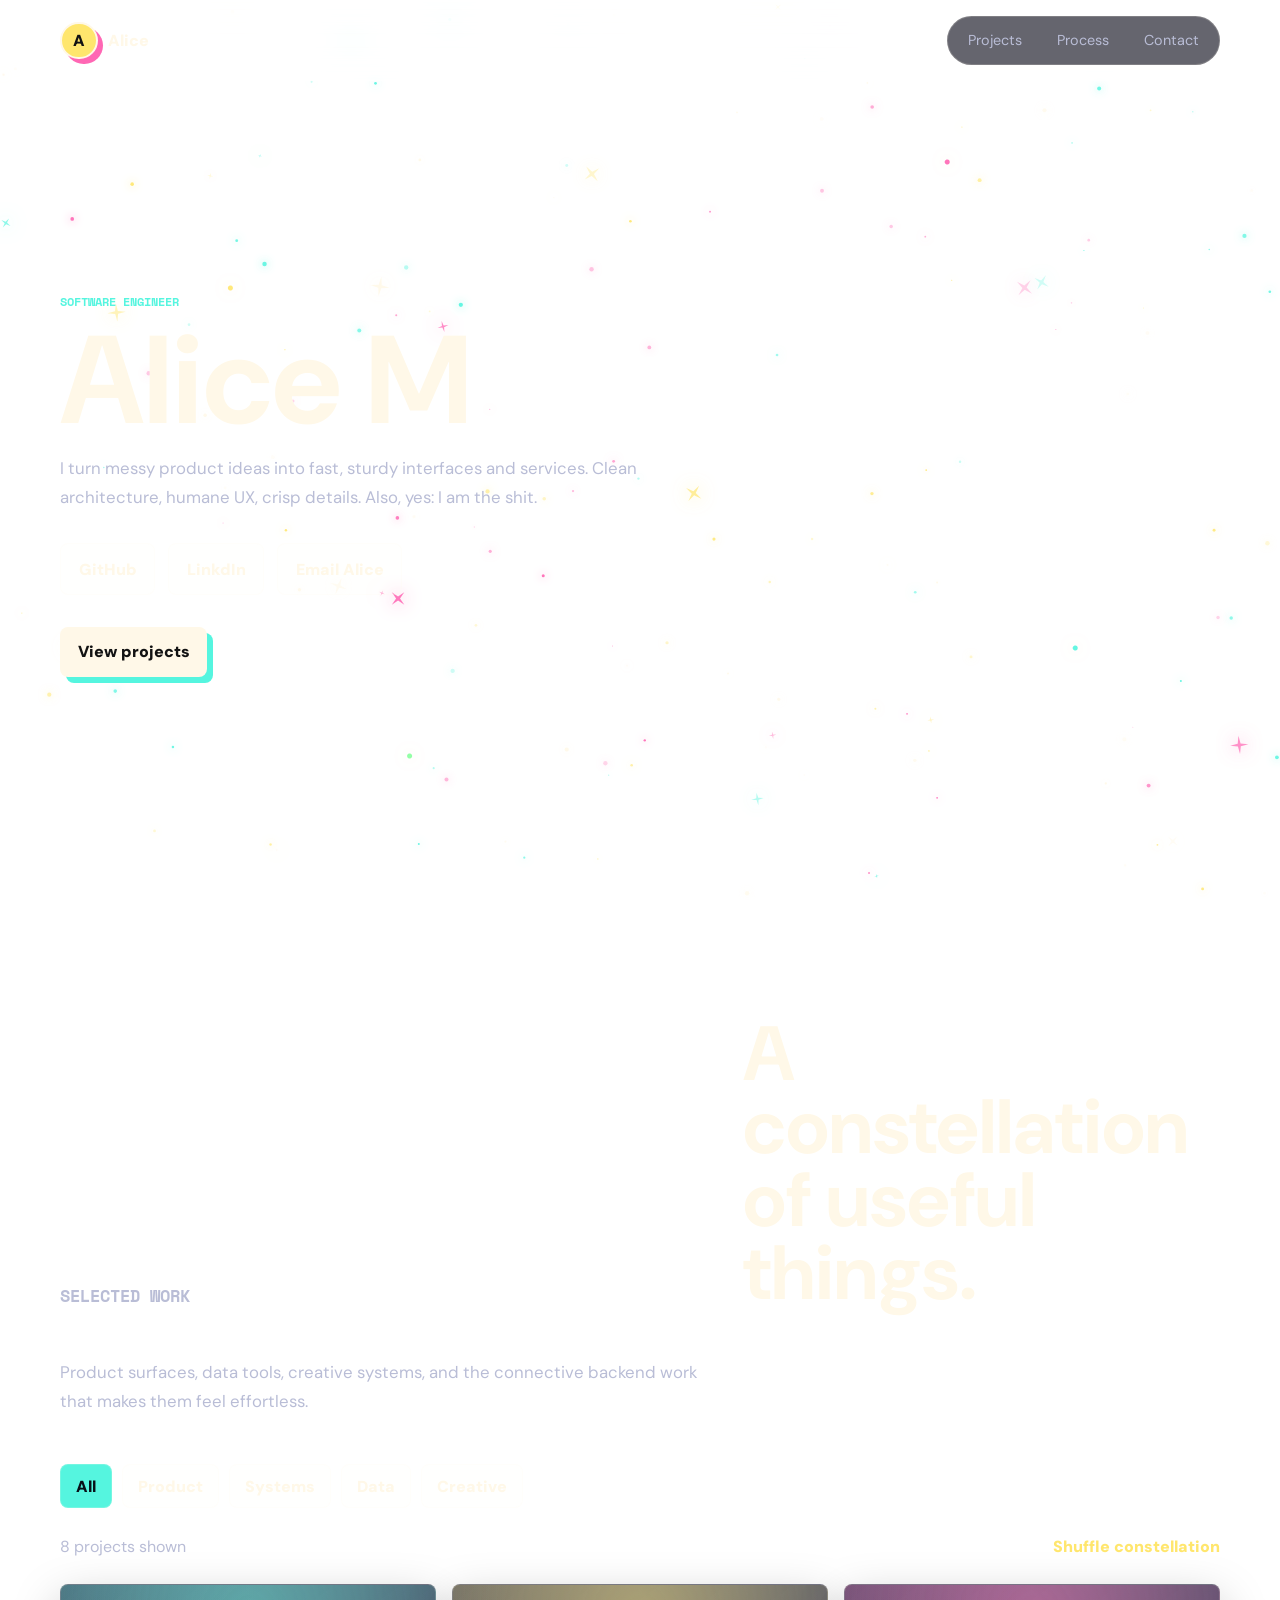
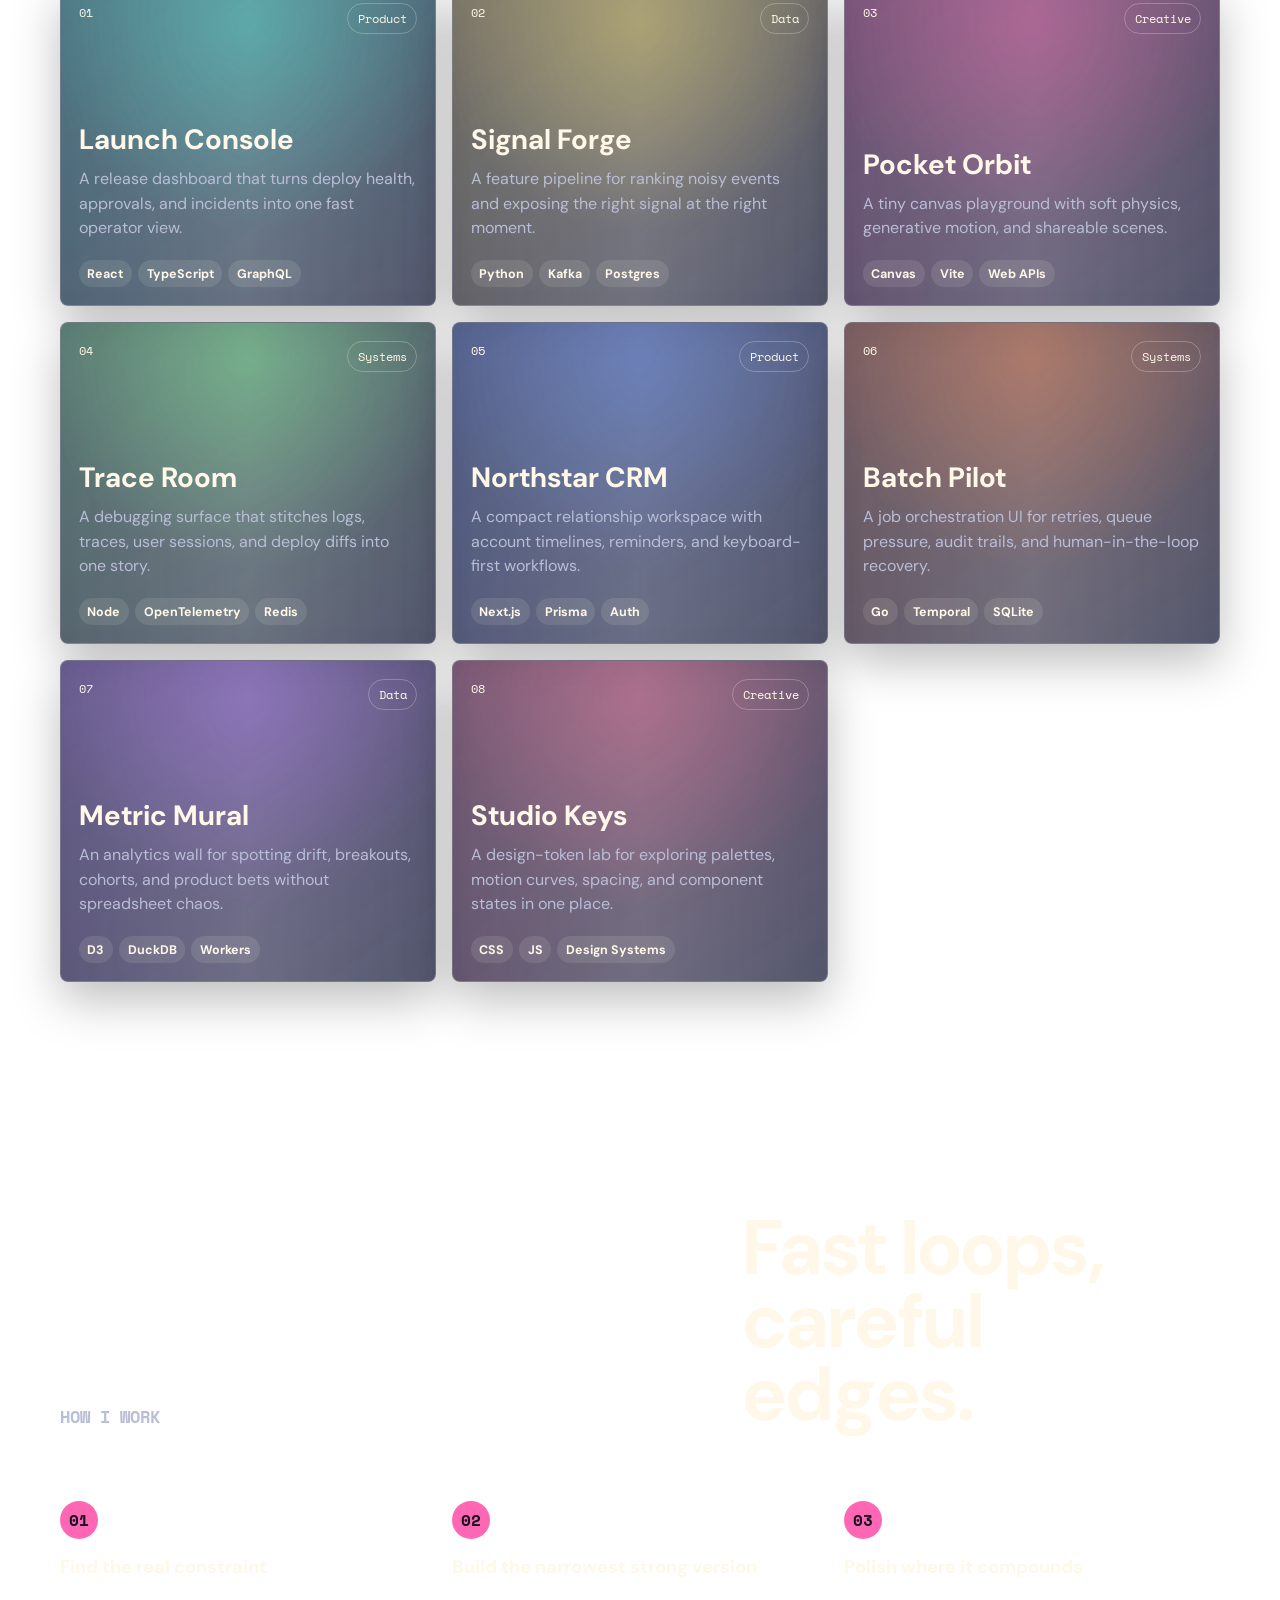
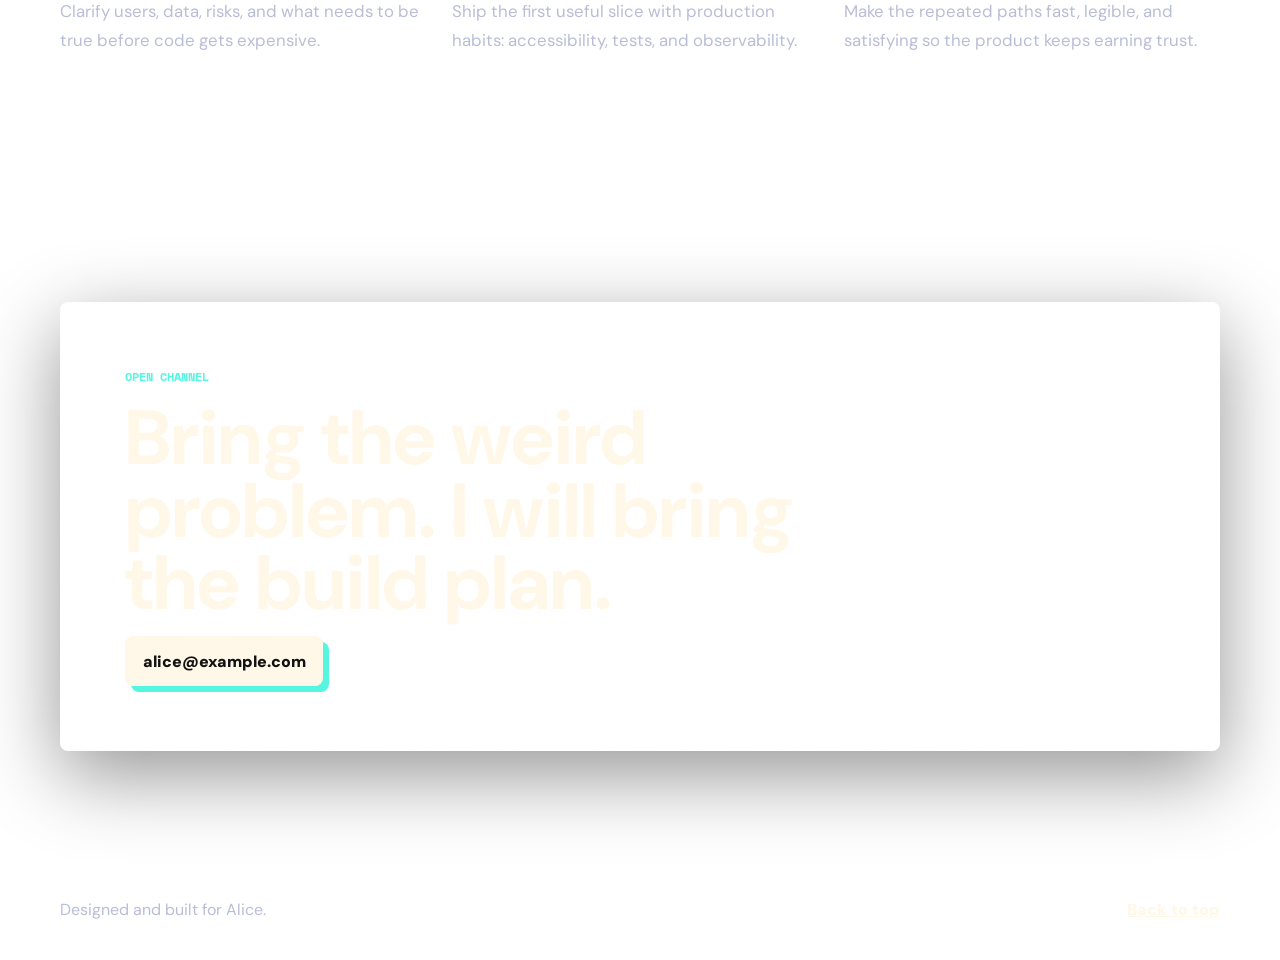
==== index.html @ 599567af "im gay" ====
<!doctype html>
<html lang="en">
  <head>
    <meta charset="utf-8" />
    <meta name="viewport" content="width=device-width, initial-scale=1" />
    <meta
      name="description"
      content="Alice, software engineer portfolio with selected projects and interactive starfield."
    />
    <title>Alice | Software Engineer</title>
    <link rel="preconnect" href="https://fonts.googleapis.com" />
    <link rel="preconnect" href="https://fonts.gstatic.com" crossorigin />
    <link
      href="https://fonts.googleapis.com/css2?family=DM+Sans:wght@500;700;900&family=Space+Mono:wght@400;700&display=swap"
      rel="stylesheet"
    />
    <link rel="stylesheet" href="styles.css" />
  </head>
  <body>
    <a class="skip-link" href="#main">Skip to content</a>
    <canvas class="sky" id="sky" aria-hidden="true"></canvas>
    <div class="star-bursts" aria-hidden="true"></div>

    <header class="site-header">
      <a class="brand" href="#top" aria-label="Alice home">
        <span class="brand-mark">A</span>
        <span>Alice</span>
      </a>
      <nav class="nav" aria-label="Primary navigation">
        <a href="#projects">Projects</a>
        <a href="#process">Process</a>
        <a href="#contact">Contact</a>
      </nav>
    </header>

    <main id="main">
      <section class="hero section-shell" id="top" aria-labelledby="hero-title">
        <div class="hero-copy reveal">
          <p class="eyebrow">Software engineer</p>
          <h1 id="hero-title">Alice M</h1>
          <p class="hero-text">
            I turn messy product ideas into fast, sturdy interfaces and
            services. Clean architecture, humane UX, crisp details. Also, yes: I
            am the shit.
          </p>
          <div class="hero-actions" aria-label="Portfolio actions">
            <a class="button ghost" href="https://github.com/alicmc">GitHub</a>
            <a
              class="button ghost"
              href="https://www.linkedin.com/in/alice-mileac/"
              >LinkdIn</a
            >
            <a class="button ghost" href="mailto:alicemilea04@gmail.com"
              >Email Alice</a
            >
          </div>
          <div class="hero-actions" aria-label="Portfolio actions">
            <a class="button primary" href="#projects">View projects</a>
          </div>
        </div>

        <!-- <aside class="orbit-panel reveal" aria-label="Portfolio highlights">
          <div class="orbit-ring">
            <span class="planet core"></span>
            <span class="planet p1"></span>
            <span class="planet p2"></span>
            <span class="planet p3"></span>
          </div>
          <dl class="stats-grid">
            <div>
              <dt>Focus</dt>
              <dd>Full-stack product engineering</dd>
            </div>
            <div>
              <dt>Mode</dt>
              <dd>Prototype to production</dd>
            </div>
            <div>
              <dt>Stack</dt>
              <dd>TypeScript, React, APIs, data</dd>
            </div>
          </dl>
        </aside> -->
      </section>

      <!-- <section class="marquee" aria-label="Core strengths">
        <div class="marquee-track">
          <span>frontend systems</span>
          <span>backend APIs</span>
          <span>design detail</span>
          <span>automation</span>
          <span>performance</span>
          <span>product thinking</span>
          <span>frontend systems</span>
          <span>backend APIs</span>
          <span>design detail</span>
          <span>automation</span>
        </div>
      </section> -->

      <section
        class="projects section-shell"
        id="projects"
        aria-labelledby="projects-title"
      >
        <div class="section-heading reveal">
          <p class="eyebrow">Selected work</p>
          <h2 id="projects-title">A constellation of useful things.</h2>
          <p>
            Product surfaces, data tools, creative systems, and the connective
            backend work that makes them feel effortless.
          </p>
        </div>

        <div class="project-toolbar reveal" aria-label="Project filters">
          <button
            class="filter active"
            type="button"
            data-filter="all"
            aria-pressed="true"
          >
            All
          </button>
          <button class="filter" type="button" data-filter="Product">
            Product
          </button>
          <button class="filter" type="button" data-filter="Systems">
            Systems
          </button>
          <button class="filter" type="button" data-filter="Data">Data</button>
          <button class="filter" type="button" data-filter="Creative">
            Creative
          </button>
        </div>

        <div class="project-meta reveal">
          <p><span id="project-count">0</span> projects shown</p>
          <button class="text-button" type="button" id="shuffle-projects">
            Shuffle constellation
          </button>
        </div>

        <div class="project-grid" id="project-grid" aria-live="polite"></div>
      </section>

      <section
        class="process section-shell"
        id="process"
        aria-labelledby="process-title"
      >
        <div class="section-heading reveal">
          <p class="eyebrow">How I work</p>
          <h2 id="process-title">Fast loops, careful edges.</h2>
        </div>
        <div class="process-rail">
          <article class="process-step reveal">
            <span>01</span>
            <h3>Find the real constraint</h3>
            <p>
              Clarify users, data, risks, and what needs to be true before code
              gets expensive.
            </p>
          </article>
          <article class="process-step reveal">
            <span>02</span>
            <h3>Build the narrowest strong version</h3>
            <p>
              Ship the first useful slice with production habits: accessibility,
              tests, and observability.
            </p>
          </article>
          <article class="process-step reveal">
            <span>03</span>
            <h3>Polish where it compounds</h3>
            <p>
              Make the repeated paths fast, legible, and satisfying so the
              product keeps earning trust.
            </p>
          </article>
        </div>
      </section>

      <section
        class="contact section-shell"
        id="contact"
        aria-labelledby="contact-title"
      >
        <div class="contact-card reveal">
          <p class="eyebrow">Open channel</p>
          <h2 id="contact-title">
            Bring the weird problem. I will bring the build plan.
          </h2>
          <a class="button primary" href="mailto:alice@example.com"
            >alice@example.com</a
          >
        </div>
      </section>
    </main>

    <footer class="site-footer">
      <p>Designed and built for Alice.</p>
      <a href="#top">Back to top</a>
    </footer>

    <script src="script.js"></script>
  </body>
</html>
---- styles.css ----
:root {
  --bg: #070816;
  --bg-2: #10143a;
  --fg: #fff8e8;
  --muted: #b9bdd6;
  --cyan: #55f5df;
  --pink: #ff67b4;
  --yellow: #ffe66d;
  --green: #89ff9d;
  --card: rgba(14, 18, 49, 0.74);
  --card-strong: rgba(255, 248, 232, 0.1);
  --line: rgba(255, 248, 232, 0.18);
  --shadow: 0 24px 80px rgba(0, 0, 0, 0.42);
  --radius: 8px;
  --ease: cubic-bezier(0.2, 0.8, 0.2, 1);
}

* {
  box-sizing: border-box;
}

html {
  scroll-behavior: smooth;
}

body {
  min-height: 100vh;
  margin: 0;
  color: var(--fg);
  /* background:
    radial-gradient(circle at 12% 16%, rgba(255, 103, 180, 0.2), transparent 28rem),
    radial-gradient(circle at 82% 4%, rgba(85, 245, 223, 0.18), transparent 24rem),
    linear-gradient(145deg, var(--bg), #0e1130 52%, #120c27); */
  background: url("https://images.unsplash.com/photo-1520034475321-cbe63696469a?fm=jpg&q=60&w=3000&auto=format&fit=crop&ixlib=rb-4.1.0&ixid=M3wxMjA3fDB8MHxzZWFyY2h8Mnx8c3RhciUyMGJhY2tncm91bmR8ZW58MHx8MHx8fDA%3D")
    center / cover fixed no-repeat;
  font-family: "DM Sans", system-ui, -apple-system, BlinkMacSystemFont, "Segoe UI", sans-serif;
  overflow-x: hidden;
}

body::before {
  position: fixed;
  inset: 0;
  z-index: -1;
  pointer-events: none;
  content: "";
  background:
    repeating-linear-gradient(90deg, rgba(255, 255, 255, 0.025) 0 1px, transparent 1px 80px),
    repeating-linear-gradient(0deg, rgba(255, 255, 255, 0.018) 0 1px, transparent 1px 80px);
  mask-image: radial-gradient(circle at center, black, transparent 78%);
}

a {
  color: inherit;
}

code {
  color: var(--yellow);
  font-family: "Space Mono", monospace;
  font-size: 0.92em;
}

.skip-link {
  position: fixed;
  left: 1rem;
  top: 1rem;
  z-index: 20;
  transform: translateY(-140%);
  border: 2px solid var(--fg);
  background: var(--bg);
  padding: 0.75rem 1rem;
  transition: transform 180ms var(--ease);
}

.skip-link:focus {
  transform: translateY(0);
}

.sky {
  position: fixed;
  inset: 0;
  z-index: -2;
  width: 100%;
  height: 100%;
}

.star-bursts {
  position: fixed;
  inset: 0;
  z-index: -1;
  pointer-events: none;
  background:
    radial-gradient(circle at 18% 32%, var(--yellow) 0 2px, transparent 3px),
    radial-gradient(circle at 74% 18%, var(--pink) 0 2px, transparent 3px),
    radial-gradient(circle at 84% 72%, var(--cyan) 0 2px, transparent 3px),
    radial-gradient(circle at 32% 84%, var(--green) 0 2px, transparent 3px);
  filter: drop-shadow(0 0 12px rgba(255, 230, 109, 0.5));
  opacity: 0.9;
  animation: twinkle 4s ease-in-out infinite alternate;
}

.site-header,
.section-shell,
.site-footer {
  width: min(1160px, calc(100% - 40px));
  margin-inline: auto;
}

.site-header {
  position: sticky;
  top: 0;
  z-index: 10;
  display: flex;
  align-items: center;
  justify-content: space-between;
  gap: 1rem;
  padding: 1rem 0;
  backdrop-filter: blur(14px);
}

.brand,
.nav,
.hero-actions,
.project-toolbar,
.project-meta,
.site-footer {
  display: flex;
  align-items: center;
}

.brand {
  gap: 0.65rem;
  text-decoration: none;
  font-weight: 900;
}

.brand-mark {
  display: grid;
  width: 2.35rem;
  height: 2.35rem;
  place-items: center;
  border: 2px solid var(--fg);
  border-radius: 50%;
  background: var(--yellow);
  color: #121212;
  box-shadow: 5px 5px 0 var(--pink);
}

.nav {
  gap: 0.4rem;
  border: 1px solid var(--line);
  border-radius: 999px;
  background: rgba(7, 8, 22, 0.62);
  padding: 0.35rem;
}

.nav a {
  min-height: 2.25rem;
  border-radius: 999px;
  padding: 0.55rem 0.9rem;
  color: var(--muted);
  font-size: 0.9rem;
  text-decoration: none;
  transition: color 180ms var(--ease), background 180ms var(--ease);
}

.nav a:hover,
.nav a:focus-visible {
  background: rgba(255, 248, 232, 0.1);
  color: var(--fg);
  outline: none;
}

.hero {
  display: grid;
  grid-template-columns: minmax(0, 1.1fr) minmax(300px, 0.7fr);
  gap: clamp(2rem, 5vw, 5rem);
  align-items: center;
  min-height: calc(100vh - 78px);
  padding: 4rem 0 5rem;
}

.eyebrow {
  margin: 0 0 1rem;
  color: var(--cyan);
  font-family: "Space Mono", monospace;
  font-size: 0.78rem;
  font-weight: 700;
  letter-spacing: 0;
  text-transform: uppercase;
}

h1,
h2,
h3,
p {
  margin-top: 0;
}

h1 {
  max-width: 11ch;
  margin-bottom: 1.25rem;
  font-size: 7.8rem;
  line-height: 0.86;
  letter-spacing: 0;
  text-wrap: balance;
}

h2 {
  max-width: 12ch;
  margin-bottom: 1rem;
  font-size: 4.8rem;
  line-height: 0.95;
  letter-spacing: 0;
  text-wrap: balance;
}

h3 {
  font-size: 1.15rem;
}

.hero-text,
.section-heading p,
.process-step p {
  max-width: 64ch;
  color: var(--muted);
  font-size: 1.05rem;
  line-height: 1.7;
}

.hero-actions {
  flex-wrap: wrap;
  gap: 0.8rem;
  margin-top: 2rem;
}

.button,
.filter,
.text-button {
  min-height: 44px;
  border: 0;
  border-radius: var(--radius);
  font: inherit;
  font-weight: 900;
  text-decoration: none;
  cursor: pointer;
}

.button {
  display: inline-flex;
  align-items: center;
  justify-content: center;
  padding: 0.9rem 1.1rem;
  transition: transform 220ms var(--ease), box-shadow 220ms var(--ease), background 220ms var(--ease);
}

.button:hover,
.project-card:hover {
  transform: translateY(-5px);
}

.button:focus-visible,
.filter:focus-visible,
.text-button:focus-visible,
.project-card:focus-within {
  outline: 3px solid var(--yellow);
  outline-offset: 4px;
}

.primary {
  background: var(--fg);
  color: #121212;
  box-shadow: 6px 6px 0 var(--cyan);
}

.ghost {
  border: 1px solid var(--line);
  background: rgba(255, 248, 232, 0.08);
  color: var(--fg);
}

.orbit-panel,
.contact-card {
  position: relative;
  overflow: hidden;
  border: 1px solid var(--line);
  border-radius: var(--radius);
  background: linear-gradient(150deg, rgba(255, 255, 255, 0.12), rgba(255, 255, 255, 0.04));
  box-shadow: var(--shadow);
}

.orbit-panel {
  min-height: 520px;
  padding: 1.3rem;
}

.orbit-ring {
  position: relative;
  display: grid;
  min-height: 320px;
  place-items: center;
  border: 1px dashed rgba(255, 248, 232, 0.24);
  border-radius: 50%;
  animation: drift 11s ease-in-out infinite;
}

.orbit-ring::before,
.orbit-ring::after {
  position: absolute;
  inset: 12%;
  border: 1px solid rgba(85, 245, 223, 0.35);
  border-radius: 42% 58% 48% 52%;
  content: "";
  animation: spin 16s linear infinite;
}

.orbit-ring::after {
  inset: 24%;
  border-color: rgba(255, 103, 180, 0.4);
  animation-duration: 11s;
  animation-direction: reverse;
}

.planet {
  position: absolute;
  display: block;
  border: 2px solid rgba(7, 8, 22, 0.8);
  border-radius: 50%;
}

.core {
  width: 8.6rem;
  height: 8.6rem;
  background:
    radial-gradient(circle at 30% 30%, #fff, transparent 0.7rem),
    linear-gradient(135deg, var(--yellow), var(--pink));
  box-shadow: 0 0 44px rgba(255, 230, 109, 0.55);
}

.p1 {
  left: 14%;
  top: 18%;
  width: 2.7rem;
  height: 2.7rem;
  background: var(--cyan);
}

.p2 {
  right: 12%;
  top: 40%;
  width: 3.6rem;
  height: 3.6rem;
  background: var(--green);
}

.p3 {
  bottom: 12%;
  left: 42%;
  width: 2.2rem;
  height: 2.2rem;
  background: var(--pink);
}

.stats-grid {
  display: grid;
  gap: 0.75rem;
  margin: 1.2rem 0 0;
}

.stats-grid div {
  border: 1px solid var(--line);
  border-radius: var(--radius);
  background: rgba(7, 8, 22, 0.42);
  padding: 0.9rem;
}

.stats-grid dt {
  color: var(--cyan);
  font-family: "Space Mono", monospace;
  font-size: 0.74rem;
  text-transform: uppercase;
}

.stats-grid dd {
  margin: 0.28rem 0 0;
  font-weight: 900;
}

.marquee {
  overflow: hidden;
  border-block: 1px solid var(--line);
  background: rgba(255, 248, 232, 0.06);
}

.marquee-track {
  display: flex;
  width: max-content;
  gap: 2rem;
  padding: 1rem 0;
  color: var(--yellow);
  font-family: "Space Mono", monospace;
  font-weight: 700;
  text-transform: uppercase;
  animation: marquee 24s linear infinite;
}

.marquee-track span {
  white-space: nowrap;
}

.projects,
.process,
.contact {
  padding: clamp(4rem, 9vw, 8rem) 0;
}

.section-heading {
  display: grid;
  grid-template-columns: minmax(0, 0.75fr) minmax(280px, 0.55fr);
  gap: 2rem;
  align-items: end;
  margin-bottom: 2rem;
}

.project-toolbar {
  flex-wrap: wrap;
  gap: 0.6rem;
  margin-bottom: 1rem;
}

.filter,
.text-button {
  color: var(--fg);
  transition: transform 180ms var(--ease), background 180ms var(--ease), color 180ms var(--ease);
}

.filter {
  border: 1px solid var(--line);
  background: rgba(255, 248, 232, 0.08);
  padding: 0.65rem 0.95rem;
}

.filter:hover,
.filter.active {
  background: var(--cyan);
  color: #091018;
}

.project-meta {
  justify-content: space-between;
  gap: 1rem;
  margin-bottom: 1rem;
  color: var(--muted);
}

.project-meta p {
  margin: 0;
}

.text-button {
  background: transparent;
  color: var(--yellow);
  padding: 0;
}

.project-grid {
  display: grid;
  grid-template-columns: repeat(auto-fit, minmax(min(100%, 280px), 1fr));
  gap: 1rem;
}

.project-card {
  position: relative;
  overflow: hidden;
  min-height: 320px;
  border: 1px solid var(--line);
  border-radius: var(--radius);
  background:
    linear-gradient(145deg, rgba(var(--card-rgb), 0.24), rgba(255, 255, 255, 0.045)),
    var(--card);
  box-shadow: 0 18px 48px rgba(0, 0, 0, 0.26);
  transition: transform 220ms var(--ease), border-color 220ms var(--ease), box-shadow 220ms var(--ease);
}

.project-card::before {
  position: absolute;
  inset: -1px;
  background:
    radial-gradient(circle at var(--mx, 50%) var(--my, 12%), rgba(var(--card-rgb), 0.45), transparent 13rem),
    linear-gradient(90deg, transparent, rgba(255, 255, 255, 0.16), transparent);
  content: "";
  opacity: 0.8;
  pointer-events: none;
}

.project-card:hover {
  border-color: rgba(var(--card-rgb), 0.78);
  box-shadow: 0 24px 70px rgba(0, 0, 0, 0.36);
}

.project-card a {
  position: relative;
  z-index: 1;
  display: flex;
  min-height: 320px;
  flex-direction: column;
  justify-content: space-between;
  padding: 1.1rem;
  text-decoration: none;
}

.project-top {
  display: flex;
  justify-content: space-between;
  gap: 1rem;
}

.project-index,
.project-tag {
  font-family: "Space Mono", monospace;
  font-size: 0.76rem;
}

.project-tag {
  border: 1px solid rgba(255, 248, 232, 0.26);
  border-radius: 999px;
  padding: 0.35rem 0.6rem;
  color: var(--fg);
}

.project-card h3 {
  max-width: 12ch;
  margin-bottom: 0.8rem;
  font-size: 1.75rem;
  line-height: 1;
}

.project-card p {
  color: var(--muted);
  line-height: 1.55;
}

.project-stack {
  display: flex;
  flex-wrap: wrap;
  gap: 0.35rem;
  margin-top: 1.2rem;
}

.project-stack span {
  border-radius: 999px;
  background: rgba(255, 248, 232, 0.1);
  padding: 0.35rem 0.55rem;
  color: var(--fg);
  font-size: 0.78rem;
  font-weight: 700;
}

.process-rail {
  display: grid;
  grid-template-columns: repeat(3, 1fr);
  gap: 1rem;
}

.process-step {
  border-top: 2px solid var(--line);
  padding-top: 1.2rem;
}

.process-step span {
  display: inline-grid;
  width: 2.4rem;
  height: 2.4rem;
  place-items: center;
  margin-bottom: 1rem;
  border-radius: 50%;
  background: var(--pink);
  color: #161020;
  font-family: "Space Mono", monospace;
  font-weight: 700;
}

.contact-card {
  padding: clamp(1.3rem, 5vw, 4rem);
}

.contact-card h2 {
  max-width: 14ch;
}

.site-footer {
  justify-content: space-between;
  gap: 1rem;
  border-top: 1px solid var(--line);
  padding: 2rem 0 2.5rem;
  color: var(--muted);
}

.site-footer p {
  margin: 0;
}

.site-footer a {
  color: var(--fg);
  font-weight: 900;
}

.reveal {
  transform: translateY(22px);
  opacity: 0;
  transition: transform 700ms var(--ease), opacity 700ms var(--ease);
}

.reveal.visible {
  transform: translateY(0);
  opacity: 1;
}

@keyframes spin {
  to {
    transform: rotate(360deg);
  }
}

@keyframes drift {
  50% {
    transform: translateY(-12px) rotate(2deg);
  }
}

@keyframes twinkle {
  50% {
    opacity: 0.56;
    transform: scale(1.02);
  }
}

@keyframes marquee {
  to {
    transform: translateX(-50%);
  }
}

@media (max-width: 900px) {
  .hero,
  .section-heading,
  .process-rail {
    grid-template-columns: 1fr;
  }

  .hero {
    min-height: auto;
    padding-top: 3rem;
  }

  h1,
  h2 {
    max-width: 100%;
  }

  h1 {
    font-size: 5.2rem;
  }

  h2 {
    font-size: 3.4rem;
  }

  .orbit-panel {
    min-height: 440px;
  }
}

@media (max-width: 640px) {
  .site-header,
  .section-shell,
  .site-footer {
    width: min(100% - 28px, 1160px);
  }

  .site-header {
    align-items: flex-start;
    flex-direction: column;
  }

  .nav {
    width: 100%;
    justify-content: space-between;
  }

  .nav a {
    flex: 1;
    padding-inline: 0.45rem;
    text-align: center;
  }

  h1 {
    font-size: 3.4rem;
  }

  h2 {
    font-size: 2.45rem;
  }

  .project-meta,
  .site-footer {
    align-items: flex-start;
    flex-direction: column;
  }

  .orbit-ring {
    min-height: 270px;
  }

  .core {
    width: 6.7rem;
    height: 6.7rem;
  }
}

@media (prefers-reduced-motion: reduce) {
  *,
  *::before,
  *::after {
    scroll-behavior: auto !important;
    animation-duration: 0.01ms !important;
    animation-iteration-count: 1 !important;
    transition-duration: 0.01ms !important;
  }
}
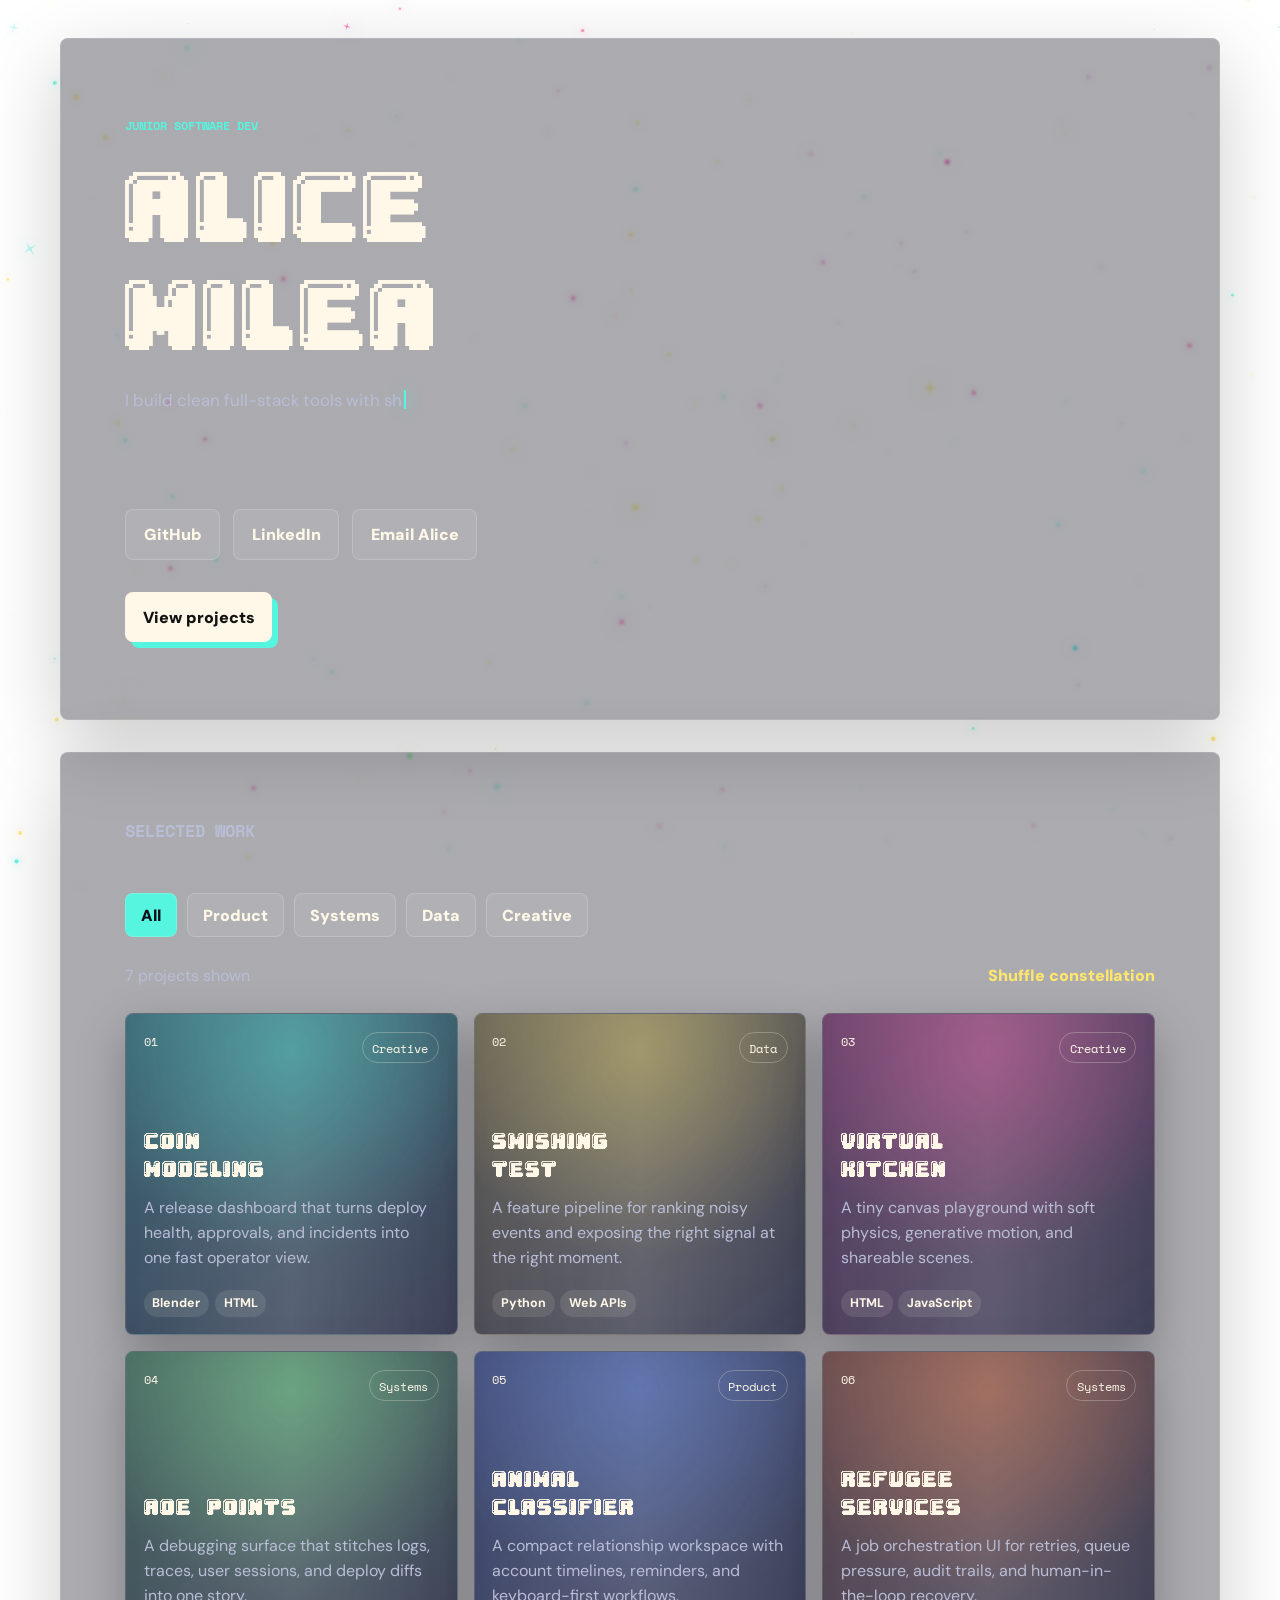
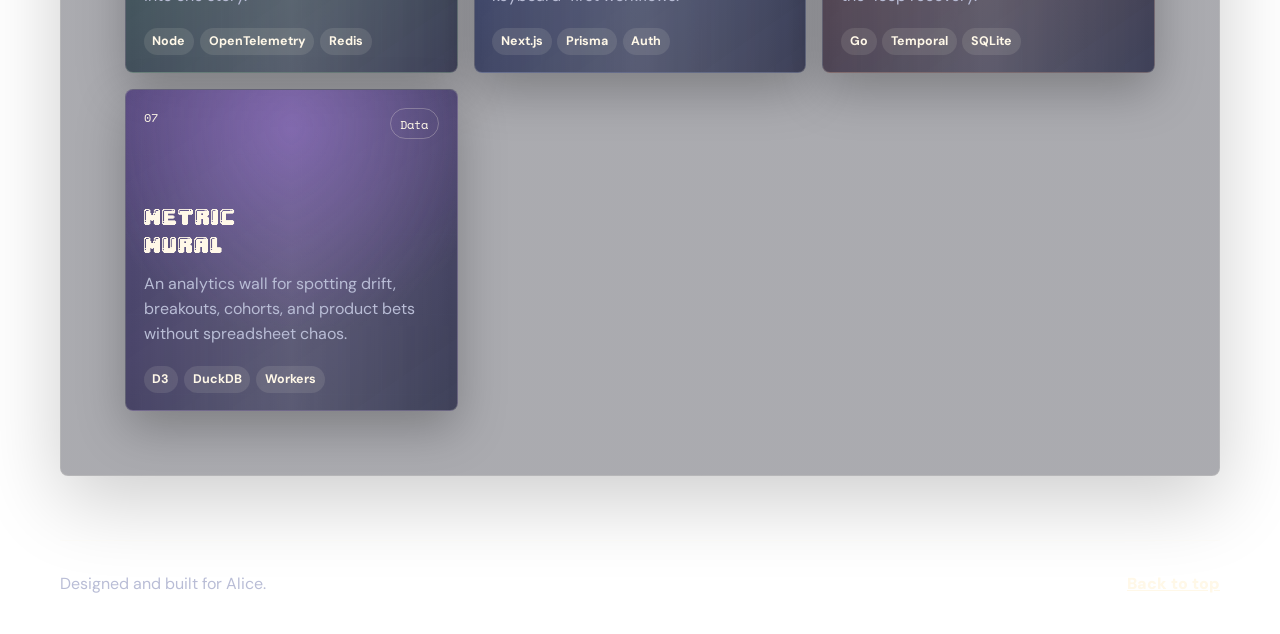
==== commit f830cd2c: "added changes" ====
--- a/index.html
+++ b/index.html
@@ -21,7 +21,7 @@
     <canvas class="sky" id="sky" aria-hidden="true"></canvas>
     <div class="star-bursts" aria-hidden="true"></div>
 
-    <header class="site-header">
+    <!-- <header class="site-header">
       <a class="brand" href="#top" aria-label="Alice home">
         <span class="brand-mark">A</span>
         <span>Alice</span>
@@ -31,24 +31,32 @@
         <a href="#process">Process</a>
         <a href="#contact">Contact</a>
       </nav>
-    </header>
+    </header> -->
 
     <main id="main">
       <section class="hero section-shell" id="top" aria-labelledby="hero-title">
         <div class="hero-copy reveal">
-          <p class="eyebrow">Software engineer</p>
-          <h1 id="hero-title">Alice M</h1>
-          <p class="hero-text">
-            I turn messy product ideas into fast, sturdy interfaces and
-            services. Clean architecture, humane UX, crisp details. Also, yes: I
-            am the shit.
+          <p class="eyebrow">Junior Software Dev</p>
+          <h1 id="hero-title">Alice Milea</h1>
+          <p
+            class="hero-text typing-line"
+            aria-label="I build clean full-stack tools with sharp interfaces, reliable data flows, and the persistence to turn fuzzy problems into working software."
+          >
+            <span
+              class="typing-text"
+              data-typing-text="I build clean full-stack tools with sharp interfaces, reliable data flows, and the persistence to turn fuzzy problems into working software."
+              aria-hidden="true"
+              >I build clean full-stack tools with sharp interfaces, reliable
+              data flows, and the persistence to turn fuzzy problems into
+              working software.</span
+            >
           </p>
           <div class="hero-actions" aria-label="Portfolio actions">
             <a class="button ghost" href="https://github.com/alicmc">GitHub</a>
             <a
               class="button ghost"
               href="https://www.linkedin.com/in/alice-mileac/"
-              >LinkdIn</a
+              >LinkedIn</a
             >
             <a class="button ghost" href="mailto:alicemilea04@gmail.com"
               >Email Alice</a
@@ -105,11 +113,11 @@
       >
         <div class="section-heading reveal">
           <p class="eyebrow">Selected work</p>
-          <h2 id="projects-title">A constellation of useful things.</h2>
-          <p>
+          <!-- <h2 id="projects-title">A constellation of useful things.</h2> -->
+          <!-- <p>
             Product surfaces, data tools, creative systems, and the connective
             backend work that makes them feel effortless.
-          </p>
+          </p> -->
         </div>
 
         <div class="project-toolbar reveal" aria-label="Project filters">
@@ -143,7 +151,7 @@
         <div class="project-grid" id="project-grid" aria-live="polite"></div>
       </section>
 
-      <section
+      <!-- <section
         class="process section-shell"
         id="process"
         aria-labelledby="process-title"
@@ -178,8 +186,8 @@
             </p>
           </article>
         </div>
-      </section>
-
+      </section> -->
+      <!-- 
       <section
         class="contact section-shell"
         id="contact"
@@ -194,7 +202,7 @@
             >alice@example.com</a
           >
         </div>
-      </section>
+      </section> -->
     </main>
 
     <footer class="site-footer">
--- a/styles.css
+++ b/styles.css
@@ -15,6 +15,12 @@
   --ease: cubic-bezier(0.2, 0.8, 0.2, 1);
 }
 
+@font-face {
+  font-family: "Gumball";
+  src: local("Gumball"), url("assets/fonts/Gumball.ttf") format("truetype");
+  font-display: swap;
+}
+
 * {
   box-sizing: border-box;
 }
@@ -24,6 +30,7 @@
 }
 
 body {
+  position: relative;
   min-height: 100vh;
   margin: 0;
   color: var(--fg);
@@ -33,20 +40,67 @@
     linear-gradient(145deg, var(--bg), #0e1130 52%, #120c27); */
   background: url("https://images.unsplash.com/photo-1520034475321-cbe63696469a?fm=jpg&q=60&w=3000&auto=format&fit=crop&ixlib=rb-4.1.0&ixid=M3wxMjA3fDB8MHxzZWFyY2h8Mnx8c3RhciUyMGJhY2tncm91bmR8ZW58MHx8MHx8fDA%3D")
     center / cover fixed no-repeat;
-  font-family: "DM Sans", system-ui, -apple-system, BlinkMacSystemFont, "Segoe UI", sans-serif;
+  font-family:
+    "DM Sans",
+    system-ui,
+    -apple-system,
+    BlinkMacSystemFont,
+    "Segoe UI",
+    sans-serif;
   overflow-x: hidden;
 }
 
 body::before {
+  display: none;
   position: fixed;
-  inset: 0;
-  z-index: -1;
+  top: 1rem;
+  bottom: 1.5rem;
+  left: 50%;
+  width: min(1220px, calc(100% - 28px));
+  transform: translateX(-50%);
+  z-index: 0;
   pointer-events: none;
   content: "";
+  border: 1px solid rgba(255, 248, 232, 0.12);
+  border-radius: 8px;
   background:
-    repeating-linear-gradient(90deg, rgba(255, 255, 255, 0.025) 0 1px, transparent 1px 80px),
-    repeating-linear-gradient(0deg, rgba(255, 255, 255, 0.018) 0 1px, transparent 1px 80px);
-  mask-image: radial-gradient(circle at center, black, transparent 78%);
+    linear-gradient(rgba(7, 8, 22, 0.38), rgba(7, 8, 22, 0.38)),
+    repeating-linear-gradient(
+      90deg,
+      rgba(255, 255, 255, 0.018) 0 1px,
+      transparent 1px 80px
+    ),
+    repeating-linear-gradient(
+      0deg,
+      rgba(255, 255, 255, 0.012) 0 1px,
+      transparent 1px 80px
+    );
+  backdrop-filter: blur(1.5px) saturate(0.86);
+  box-shadow: 0 24px 80px rgba(0, 0, 0, 0.22);
+  /* mask-image: radial-gradient(circle at center, black, transparent 78%); */
+}
+
+main,
+.site-footer {
+  position: relative;
+  z-index: 1;
+}
+
+main {
+  display: grid;
+  gap: clamp(1rem, 3vw, 2rem);
+  padding: clamp(1.5rem, 3vw, 2.5rem) 0 clamp(2rem, 5vw, 4rem);
+}
+
+main > .section-shell {
+  border: 1px solid rgba(255, 248, 232, 0.12);
+  border-radius: 8px;
+  background:
+    linear-gradient(rgba(7, 8, 22, 0.34), rgba(7, 8, 22, 0.34)),
+    repeating-linear-gradient(90deg, rgba(255, 255, 255, 0.014) 0 1px, transparent 1px 80px),
+    repeating-linear-gradient(0deg, rgba(255, 255, 255, 0.01) 0 1px, transparent 1px 80px);
+  backdrop-filter: blur(1.5px) saturate(0.9);
+  box-shadow: 0 24px 80px rgba(0, 0, 0, 0.2);
 }
 
 a {
@@ -129,6 +183,7 @@
 
 .brand {
   gap: 0.65rem;
+  font-family: "Gumball", "DM Sans", system-ui, sans-serif;
   text-decoration: none;
   font-weight: 900;
 }
@@ -160,7 +215,9 @@
   color: var(--muted);
   font-size: 0.9rem;
   text-decoration: none;
-  transition: color 180ms var(--ease), background 180ms var(--ease);
+  transition:
+    color 180ms var(--ease),
+    background 180ms var(--ease);
 }
 
 .nav a:hover,
@@ -175,8 +232,8 @@
   grid-template-columns: minmax(0, 1.1fr) minmax(300px, 0.7fr);
   gap: clamp(2rem, 5vw, 5rem);
   align-items: center;
-  min-height: calc(100vh - 78px);
-  padding: 4rem 0 5rem;
+  min-height: auto;
+  padding: clamp(3rem, 6vw, 5rem) clamp(1.4rem, 5vw, 4rem);
 }
 
 .eyebrow {
@@ -196,6 +253,15 @@
   margin-top: 0;
 }
 
+h1,
+h2,
+.project-card h3,
+.process-step h3,
+.contact-card h2 {
+  font-family: "Gumball", "DM Sans", system-ui, sans-serif;
+  font-weight: 400;
+}
+
 h1 {
   max-width: 11ch;
   margin-bottom: 1.25rem;
@@ -225,6 +291,26 @@
   color: var(--muted);
   font-size: 1.05rem;
   line-height: 1.7;
+}
+
+.typing-line {
+  min-height: 5.4em;
+}
+
+.typing-text::after {
+  display: inline-block;
+  width: 0.12em;
+  height: 1.1em;
+  margin-left: 0.12em;
+  transform: translateY(0.18em);
+  background: var(--cyan);
+  box-shadow: 0 0 14px rgba(85, 245, 223, 0.6);
+  content: "";
+  animation: cursor-blink 820ms steps(2, end) infinite;
+}
+
+.typing-text.typing-complete::after {
+  opacity: 0.7;
 }
 
 .hero-actions {
@@ -250,7 +336,10 @@
   align-items: center;
   justify-content: center;
   padding: 0.9rem 1.1rem;
-  transition: transform 220ms var(--ease), box-shadow 220ms var(--ease), background 220ms var(--ease);
+  transition:
+    transform 220ms var(--ease),
+    box-shadow 220ms var(--ease),
+    background 220ms var(--ease);
 }
 
 .button:hover,
@@ -278,14 +367,22 @@
   color: var(--fg);
 }
 
-.orbit-panel,
-.contact-card {
+.orbit-panel {
   position: relative;
   overflow: hidden;
   border: 1px solid var(--line);
   border-radius: var(--radius);
-  background: linear-gradient(150deg, rgba(255, 255, 255, 0.12), rgba(255, 255, 255, 0.04));
+  background: linear-gradient(
+    150deg,
+    rgba(255, 255, 255, 0.12),
+    rgba(255, 255, 255, 0.04)
+  );
   box-shadow: var(--shadow);
+}
+
+.contact-card {
+  position: relative;
+  overflow: hidden;
 }
 
 .orbit-panel {
@@ -410,7 +507,7 @@
 .projects,
 .process,
 .contact {
-  padding: clamp(4rem, 9vw, 8rem) 0;
+  padding: clamp(2rem, 5vw, 4rem) clamp(1.4rem, 5vw, 4rem);
 }
 
 .section-heading {
@@ -430,7 +527,10 @@
 .filter,
 .text-button {
   color: var(--fg);
-  transition: transform 180ms var(--ease), background 180ms var(--ease), color 180ms var(--ease);
+  transition:
+    transform 180ms var(--ease),
+    background 180ms var(--ease),
+    color 180ms var(--ease);
 }
 
 .filter {
@@ -475,17 +575,28 @@
   border: 1px solid var(--line);
   border-radius: var(--radius);
   background:
-    linear-gradient(145deg, rgba(var(--card-rgb), 0.24), rgba(255, 255, 255, 0.045)),
+    linear-gradient(
+      145deg,
+      rgba(var(--card-rgb), 0.24),
+      rgba(255, 255, 255, 0.045)
+    ),
     var(--card);
   box-shadow: 0 18px 48px rgba(0, 0, 0, 0.26);
-  transition: transform 220ms var(--ease), border-color 220ms var(--ease), box-shadow 220ms var(--ease);
+  transition:
+    transform 220ms var(--ease),
+    border-color 220ms var(--ease),
+    box-shadow 220ms var(--ease);
 }
 
 .project-card::before {
   position: absolute;
   inset: -1px;
   background:
-    radial-gradient(circle at var(--mx, 50%) var(--my, 12%), rgba(var(--card-rgb), 0.45), transparent 13rem),
+    radial-gradient(
+      circle at var(--mx, 50%) var(--my, 12%),
+      rgba(var(--card-rgb), 0.45),
+      transparent 13rem
+    ),
     linear-gradient(90deg, transparent, rgba(255, 255, 255, 0.16), transparent);
   content: "";
   opacity: 0.8;
@@ -580,7 +691,7 @@
 }
 
 .contact-card {
-  padding: clamp(1.3rem, 5vw, 4rem);
+  padding: 0;
 }
 
 .contact-card h2 {
@@ -607,7 +718,9 @@
 .reveal {
   transform: translateY(22px);
   opacity: 0;
-  transition: transform 700ms var(--ease), opacity 700ms var(--ease);
+  transition:
+    transform 700ms var(--ease),
+    opacity 700ms var(--ease);
 }
 
 .reveal.visible {
@@ -637,6 +750,12 @@
 @keyframes marquee {
   to {
     transform: translateX(-50%);
+  }
+}
+
+@keyframes cursor-blink {
+  50% {
+    opacity: 0;
   }
 }
 
@@ -649,7 +768,7 @@
 
   .hero {
     min-height: auto;
-    padding-top: 3rem;
+    /* padding-top: 3rem; */
   }
 
   h1,
@@ -726,4 +845,8 @@
     animation-iteration-count: 1 !important;
     transition-duration: 0.01ms !important;
   }
-}
+
+  .typing-text::after {
+    animation: none;
+  }
+}
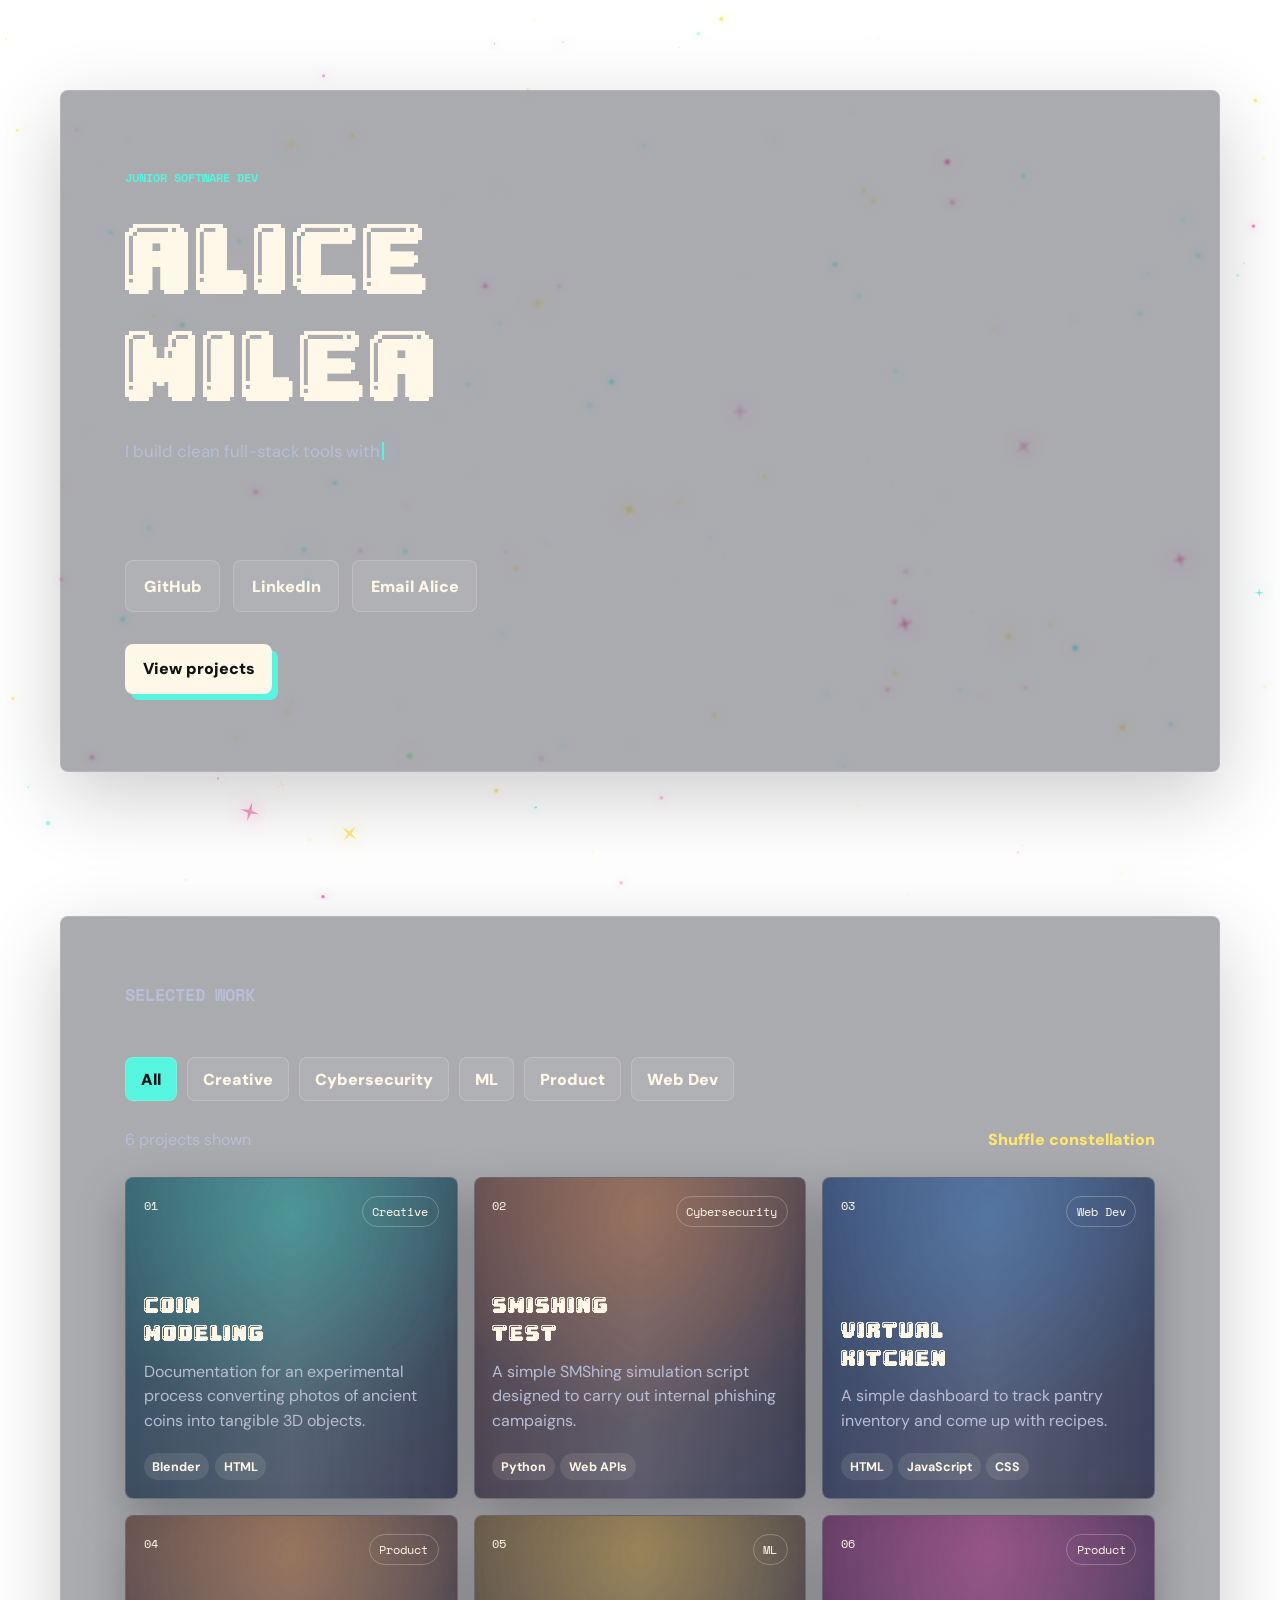
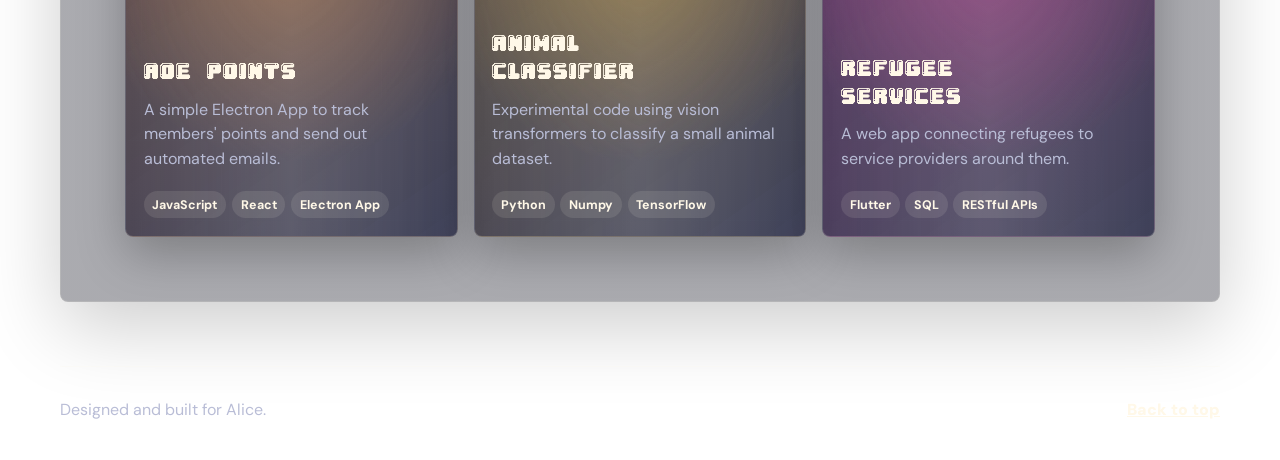
==== commit e71d9d3b: "changed filter generation" ====
--- a/index.html
+++ b/index.html
@@ -120,26 +120,7 @@
           </p> -->
         </div>
 
-        <div class="project-toolbar reveal" aria-label="Project filters">
-          <button
-            class="filter active"
-            type="button"
-            data-filter="all"
-            aria-pressed="true"
-          >
-            All
-          </button>
-          <button class="filter" type="button" data-filter="Product">
-            Product
-          </button>
-          <button class="filter" type="button" data-filter="Systems">
-            Systems
-          </button>
-          <button class="filter" type="button" data-filter="Data">Data</button>
-          <button class="filter" type="button" data-filter="Creative">
-            Creative
-          </button>
-        </div>
+        <div class="project-toolbar reveal" aria-label="Project filters"></div>
 
         <div class="project-meta reveal">
           <p><span id="project-count">0</span> projects shown</p>
--- a/styles.css
+++ b/styles.css
@@ -17,7 +17,9 @@
 
 @font-face {
   font-family: "Gumball";
-  src: local("Gumball"), url("assets/fonts/Gumball.ttf") format("truetype");
+  src:
+    local("Gumball"),
+    url("assets/fonts/Gumball.ttf") format("truetype");
   font-display: swap;
 }
 
@@ -88,8 +90,8 @@
 
 main {
   display: grid;
-  gap: clamp(1rem, 3vw, 2rem);
-  padding: clamp(1.5rem, 3vw, 2.5rem) 0 clamp(2rem, 5vw, 4rem);
+  gap: clamp(3rem, 8vh, 5rem);
+  padding: clamp(4rem, 10vh, 7rem) 0 clamp(2rem, 5vw, 4rem);
 }
 
 main > .section-shell {
@@ -97,8 +99,16 @@
   border-radius: 8px;
   background:
     linear-gradient(rgba(7, 8, 22, 0.34), rgba(7, 8, 22, 0.34)),
-    repeating-linear-gradient(90deg, rgba(255, 255, 255, 0.014) 0 1px, transparent 1px 80px),
-    repeating-linear-gradient(0deg, rgba(255, 255, 255, 0.01) 0 1px, transparent 1px 80px);
+    repeating-linear-gradient(
+      90deg,
+      rgba(255, 255, 255, 0.014) 0 1px,
+      transparent 1px 80px
+    ),
+    repeating-linear-gradient(
+      0deg,
+      rgba(255, 255, 255, 0.01) 0 1px,
+      transparent 1px 80px
+    );
   backdrop-filter: blur(1.5px) saturate(0.9);
   box-shadow: 0 24px 80px rgba(0, 0, 0, 0.2);
 }
@@ -232,8 +242,12 @@
   grid-template-columns: minmax(0, 1.1fr) minmax(300px, 0.7fr);
   gap: clamp(2rem, 5vw, 5rem);
   align-items: center;
-  min-height: auto;
+  min-height: clamp(34rem, 66vh, 44rem);
   padding: clamp(3rem, 6vw, 5rem) clamp(1.4rem, 5vw, 4rem);
+}
+
+.projects {
+  margin-top: clamp(2rem, 8vh, 5rem);
 }
 
 .eyebrow {
@@ -767,8 +781,7 @@
   }
 
   .hero {
-    min-height: auto;
-    /* padding-top: 3rem; */
+    min-height: clamp(30rem, 68vh, 40rem);
   }
 
   h1,
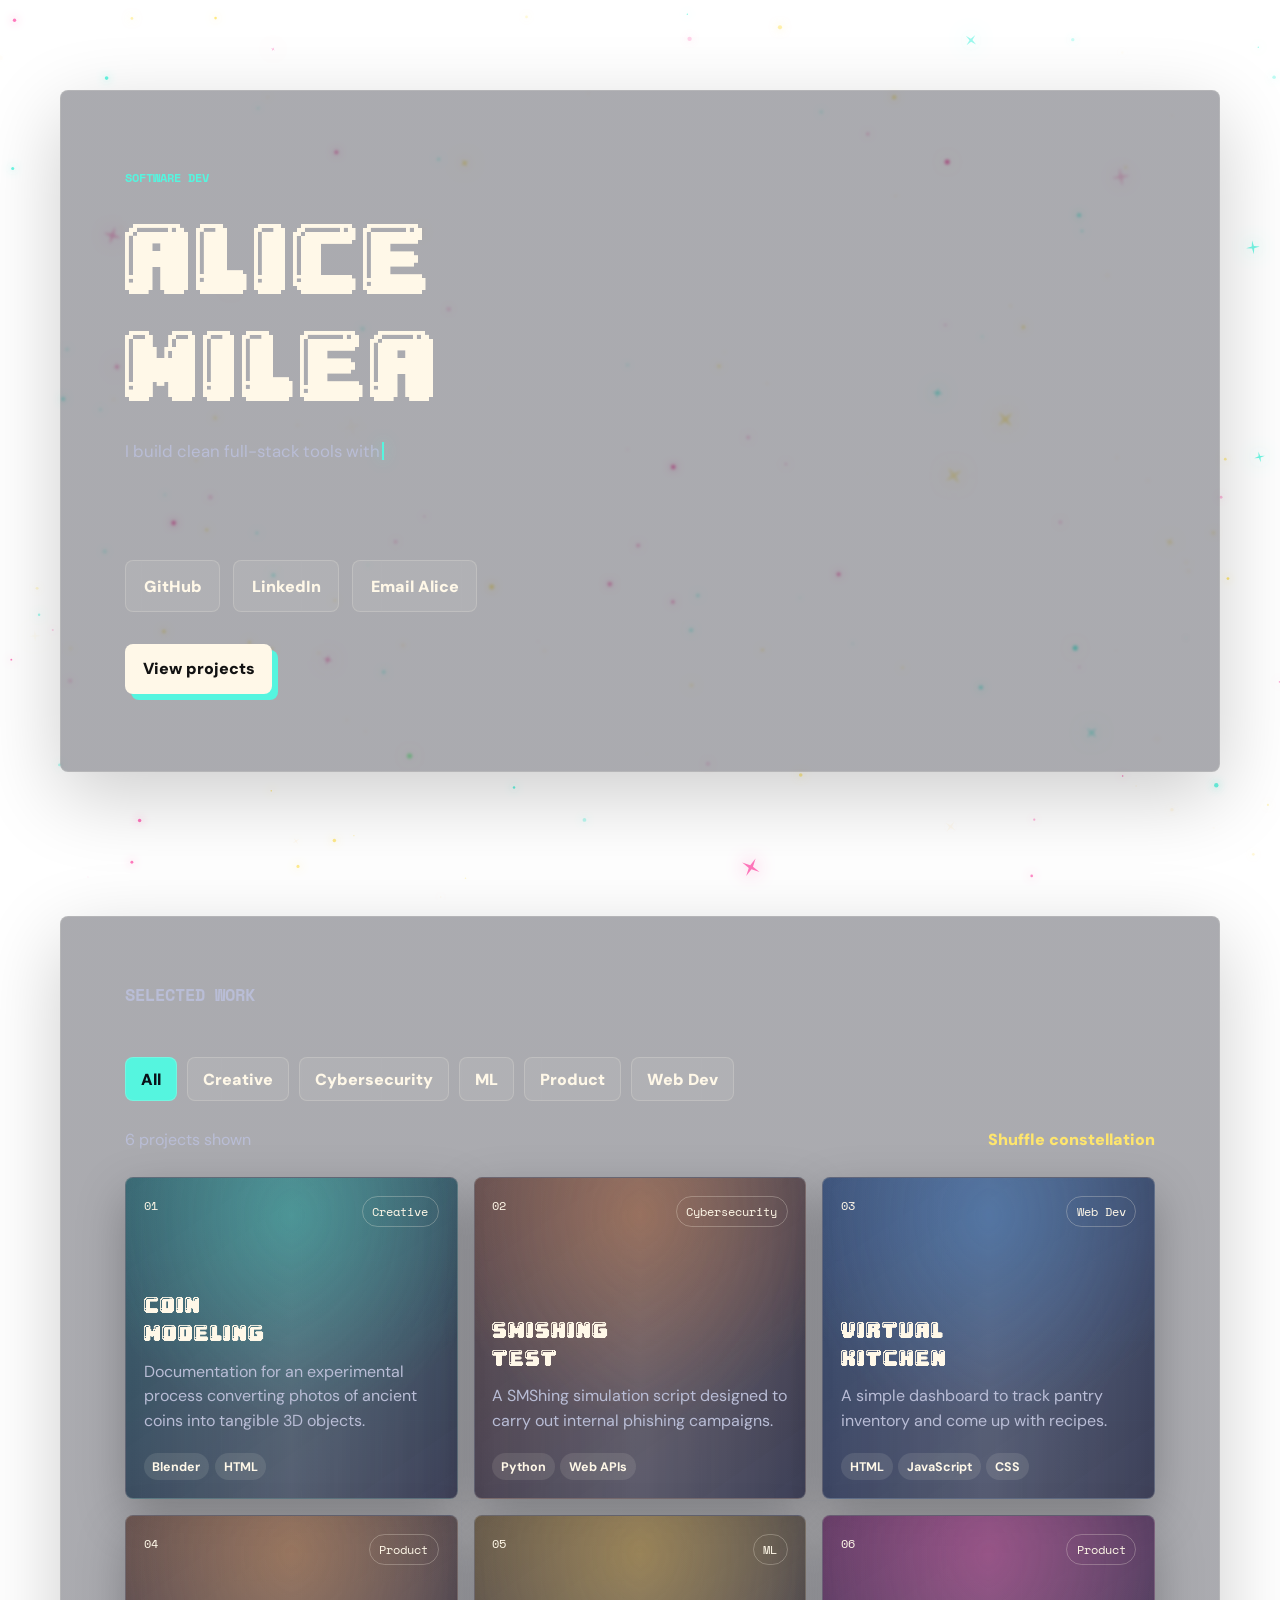
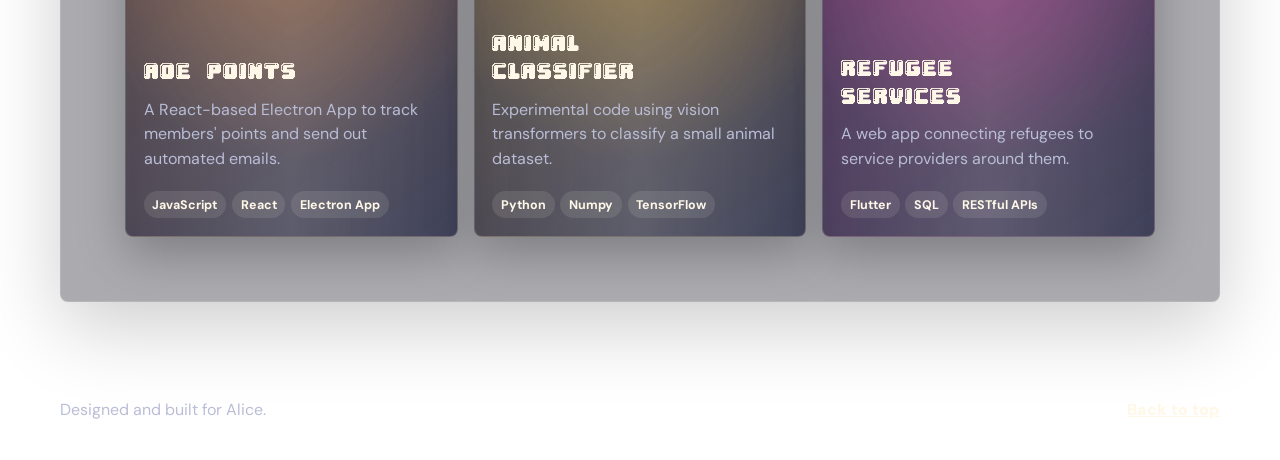
==== commit a515a64b: "added project detail page" ====
--- a/index.html
+++ b/index.html
@@ -36,7 +36,7 @@
     <main id="main">
       <section class="hero section-shell" id="top" aria-labelledby="hero-title">
         <div class="hero-copy reveal">
-          <p class="eyebrow">Junior Software Dev</p>
+          <p class="eyebrow">Software Dev</p>
           <h1 id="hero-title">Alice Milea</h1>
           <p
             class="hero-text typing-line"
--- a/styles.css
+++ b/styles.css
@@ -524,6 +524,185 @@
   padding: clamp(2rem, 5vw, 4rem) clamp(1.4rem, 5vw, 4rem);
 }
 
+.project-detail {
+  display: grid;
+  gap: 1.2rem;
+  min-height: 0;
+  padding: clamp(1.4rem, 4vw, 2.3rem) clamp(1.4rem, 5vw, 3rem);
+}
+
+.project-detail-copy {
+  display: grid;
+  grid-template-columns: 1fr;
+  gap: 0.95rem;
+  align-items: start;
+  justify-items: start;
+}
+
+.project-detail h1 {
+  max-width: 13ch;
+  margin-bottom: 0.7rem;
+  font-size: clamp(3rem, 8vw, 6.1rem);
+  text-align: left;
+}
+
+.project-detail .hero-text {
+  max-width: 58ch;
+  margin-bottom: 0;
+}
+
+.project-detail-actions {
+  display: flex;
+  flex-wrap: wrap;
+  gap: 0.8rem;
+  justify-content: flex-start;
+  margin-top: 0;
+}
+
+.project-detail-meta {
+  display: flex;
+  flex-wrap: wrap;
+  align-items: flex-end;
+  justify-content: space-between;
+  gap: 1.25rem;
+  border-top: 1px solid rgba(255, 248, 232, 0.16);
+  padding-top: 1rem;
+}
+
+.project-tags {
+  display: flex;
+  flex-wrap: wrap;
+  align-items: center;
+  justify-content: flex-end;
+  gap: 0.35rem;
+  margin-left: auto;
+}
+
+.project-detail-meta .project-tag {
+  border-color: rgba(var(--card-rgb), 0.78);
+  background: rgba(var(--card-rgb), 0.16);
+}
+
+.project-detail-meta .project-stack {
+  flex: 0 1 auto;
+  margin-top: 0;
+}
+
+.project-media {
+  padding: clamp(2rem, 5vw, 4rem) clamp(1.4rem, 5vw, 4rem);
+}
+
+.project-media-grid {
+  display: grid;
+  grid-template-columns: minmax(0, 1.25fr) minmax(260px, 0.75fr);
+  gap: 1rem;
+}
+
+.project-media-item {
+  position: relative;
+  overflow: hidden;
+  min-height: 260px;
+  margin: 0;
+  border: 1px solid var(--line);
+  border-radius: var(--radius);
+  background: rgba(14, 18, 49, 0.74);
+  box-shadow: 0 18px 48px rgba(0, 0, 0, 0.26);
+}
+
+.project-media-item:first-child {
+  grid-row: span 2;
+  min-height: 540px;
+}
+
+.project-media-item::before {
+  position: absolute;
+  top: 0.9rem;
+  left: 0.9rem;
+  z-index: 2;
+  color: rgba(255, 248, 232, 0.74);
+  content: var(--media-index);
+  font-family: "Space Mono", monospace;
+  font-size: 0.76rem;
+  font-weight: 700;
+}
+
+.project-media-item img,
+.project-media-item video,
+.project-media-placeholder {
+  display: block;
+  width: 100%;
+  height: 100%;
+  min-height: inherit;
+  object-fit: cover;
+}
+
+.project-media-placeholder {
+  display: grid;
+  align-content: end;
+  gap: 0.35rem;
+  background:
+    radial-gradient(
+      circle at 24% 18%,
+      rgba(var(--card-rgb), 0.54),
+      transparent 13rem
+    ),
+    linear-gradient(135deg, rgba(85, 245, 223, 0.18), transparent 34%),
+    repeating-linear-gradient(
+      -35deg,
+      rgba(255, 248, 232, 0.09) 0 1px,
+      transparent 1px 16px
+    ),
+    rgba(7, 8, 22, 0.82);
+  padding: 1.1rem;
+}
+
+.project-media-placeholder.video::after {
+  position: absolute;
+  top: 50%;
+  left: 50%;
+  width: 0;
+  height: 0;
+  transform: translate(-50%, -50%);
+  border-top: 1.3rem solid transparent;
+  border-bottom: 1.3rem solid transparent;
+  border-left: 2rem solid var(--fg);
+  filter: drop-shadow(0 0 18px rgba(255, 248, 232, 0.6));
+  content: "";
+}
+
+.project-media-placeholder span,
+.project-media-placeholder strong {
+  position: relative;
+  z-index: 1;
+}
+
+.project-media-placeholder span {
+  color: var(--cyan);
+  font-family: "Space Mono", monospace;
+  font-size: 0.78rem;
+  font-weight: 700;
+  text-transform: uppercase;
+}
+
+.project-media-placeholder strong {
+  max-width: 12ch;
+  font-family: "Gumball", "DM Sans", system-ui, sans-serif;
+  font-size: clamp(2.2rem, 5vw, 4rem);
+  font-weight: 400;
+  line-height: 0.95;
+}
+
+.project-media-item figcaption {
+  position: absolute;
+  right: 0;
+  bottom: 0;
+  left: 0;
+  padding: 1.2rem 1.1rem 1rem;
+  background: linear-gradient(transparent, rgba(7, 8, 22, 0.86));
+  color: var(--fg);
+  font-weight: 900;
+}
+
 .section-heading {
   display: grid;
   grid-template-columns: minmax(0, 0.75fr) minmax(280px, 0.55fr);
@@ -775,9 +954,20 @@
 
 @media (max-width: 900px) {
   .hero,
+  .project-detail,
+  .project-detail-copy,
   .section-heading,
+  .project-media-grid,
   .process-rail {
     grid-template-columns: 1fr;
+  }
+
+  .project-detail-actions {
+    justify-content: flex-start;
+  }
+
+  .project-media-item:first-child {
+    min-height: 360px;
   }
 
   .hero {
